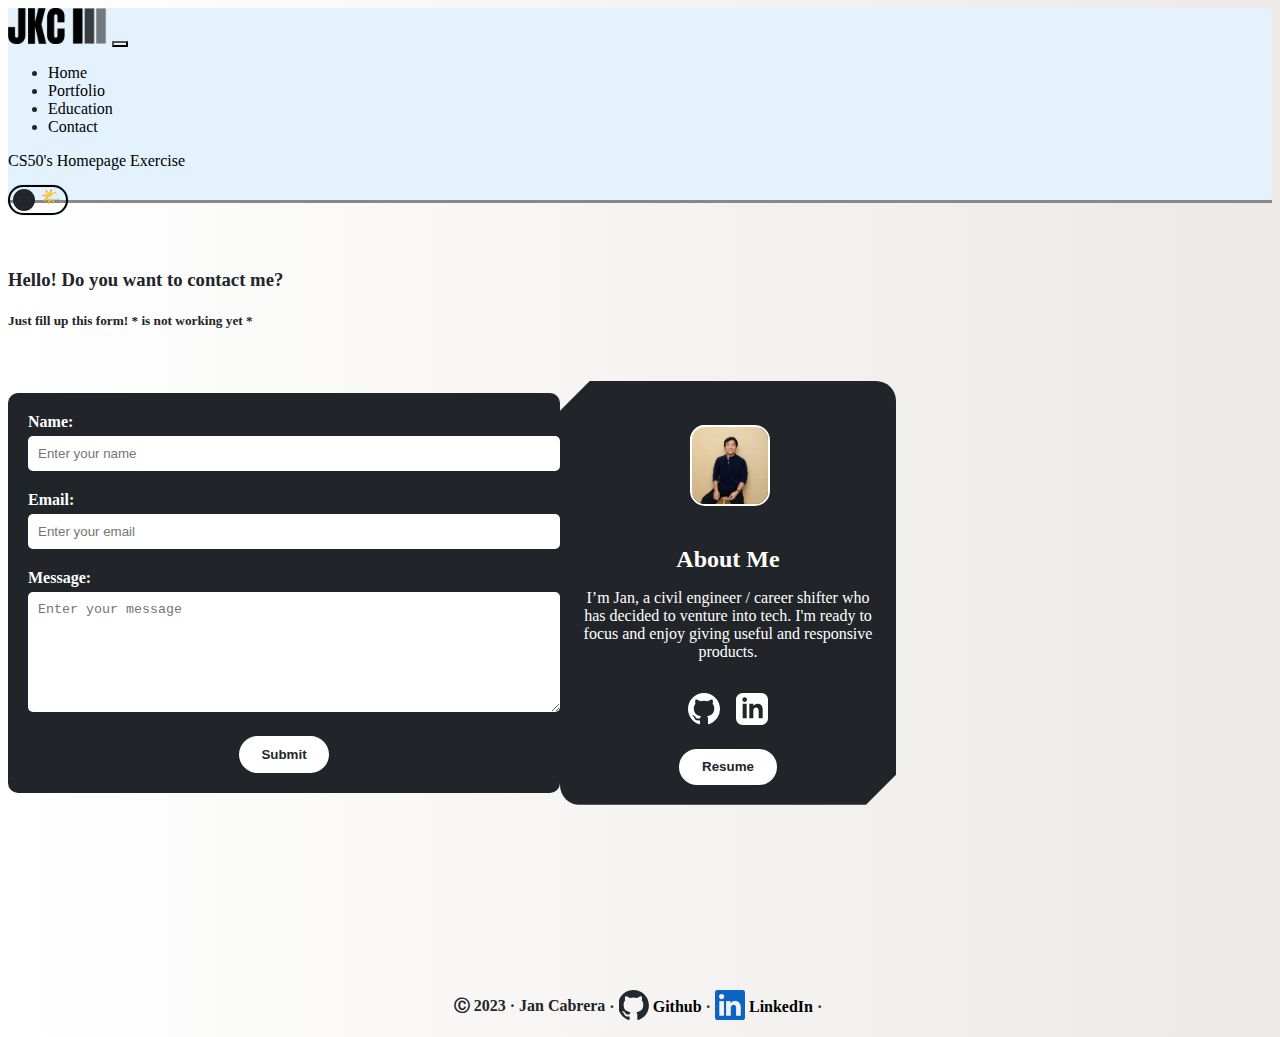
==== contact.html @ 003b2c6b "Update contact.html" ====
<!DOCTYPE html>

<html lang="en">
    <head>
      <meta charset="utf-8">
      <meta http-equiv="Permissions-Policy" content="interest-cohort=()"/>
        <meta name="viewport" content="width=device-width, initial-scale=1.0">
        <link href="https://cdn.jsdelivr.net/npm/bootstrap@5.2.3/dist/css/bootstrap.min.css" rel="stylesheet" integrity="sha384-rbsA2VBKQhggwzxH7pPCaAqO46MgnOM80zW1RWuH61DGLwZJEdK2Kadq2F9CUG65" crossorigin="anonymous">
        <script src="https://cdn.jsdelivr.net/npm/bootstrap@5.2.3/dist/js/bootstrap.bundle.min.js" integrity="sha384-kenU1KFdBIe4zVF0s0G1M5b4hcpxyD9F7jL+jjXkk+Q2h455rYXK/7HAuoJl+0I4" crossorigin="anonymous"></script>
        <script src="app.js"></script>
        <link href="styles.css" rel="stylesheet">
        <title>Jan Cabrera</title>
    </head>
    <body class="lightmode g-0 scrollable">
      <div class="container-fluid" id="nav" style="background-color: #e3f2fd" data-bs-theme="light">
        <div class="row">
          <div class="col-lg-11 col-md-11 col-10">
          <nav class="navbar navbar-expand-lg sticky-top" id="navBar">
              <div class="container-fluid">
                <a class="navbar-brand" href="#"><img src="img/logo-no-background.png" id="logo" width="100" alt="jkc-logo-for-website"></a>
              <button class="navbar-toggler" id="toggler1" type="button" onclick="showNav()">
                <span class="navbar-toggler-icon"></span>
                </button>
                  <ul class="navbar-nav me-auto mb-2 mb-lg-0" id="navlist">
                    <li class="nav-item">
                      <a class="nav-link active" aria-current="page" href="index.html">Home</a>
                    </li>
                    <li class="nav-item">
                      <a class="nav-link" href="portfolio.html">Portfolio</a>
                    </li>
                    <li class="nav-item">
                      <a class="nav-link" href="educ.html">Education</a>
                    </li>
                    <li class="nav-item">
                      <a class="nav-link" href="contact.html">Contact</a>
                    </li>
                  </ul>
                  <span class="navbar-text" id="cs50">
                    CS50's Homepage Exercise
                  </span>
              </div>
              </nav>
            </div>
          <div class="col-lg-1 col-md-1 col-2 g-0">
                <label class="switch">
                <input type="checkbox" id="slider" onClick="changeBg()">
                <span class="slider round flip" id="slide"><span class="lightbg" id="som"></span></span>
              </label>
          </div>
        </div>
      </div>
      <section id="contact">
        <div class="container-fluid">
          <div class="row px-5" id="formpadding">
            <div class="col"><h3 class="display-5">Hello! Do you want to contact me?</h3><h5>Just fill up this form! * is not working yet *</h5></div>
          </div>
          <div class="row d-flex" id="coloredform">
              <div class="col-lg-6 col-12" id="formdiv">
                <form class="colorful-form" id="colorform" action="mailto:jankristopherclaviocabrera@gmail.com" method="post" enctype="text/plain">
                    <div class="form-group">
                      <label class="form-label light formlabel" for="nameid">Name:</label>
                      <input required="" placeholder="Enter your name" id="nameid" class="form-input light" type="text">
                    </div>
                    <div class="form-group">
                      <label class="form-label light formlabel" for="email">Email:</label>
                      <input required="" placeholder="Enter your email" class="form-input light" name="email" id="email" type="email">
                    </div>
                    <div class="form-group">
                      <label class="form-label light formlabel" for="message">Message:</label>
                      <textarea required="" placeholder="Enter your message" class="form-input light" name="message" id="message"></textarea>
                    </div>
                    <button id="formsubmit" class="form-button" type="submit">Submit</button>
                </form>
              </div>
              <div class="col-lg-6 col-12 d-flex justify-content-center">
                <div class="card" id="namecard">
                  <div class="img"><img id="nameimg" class="img" src="img/photo.jpg" alt="jan-cabrera-photo"></div>
                    <span class="formtext">About Me</span>
                    <p class="info formtext">I’m Jan, a civil engineer / career shifter who has decided to venture into tech. I'm ready to focus and enjoy giving useful and responsive products. </p>
                    <div class="share">
                      <a href="https://github.com/ravensilk" target="_blank"><svg xmlns="http://www.w3.org/2000/svg" width="32" height="32" fill="white" class="sharebutton bi bi-github" viewBox="0 0 16 16">
                      <path d="M8 0C3.58 0 0 3.58 0 8c0 3.54 2.29 6.53 5.47 7.59.4.07.55-.17.55-.38 0-.19-.01-.82-.01-1.49-2.01.37-2.53-.49-2.69-.94-.09-.23-.48-.94-.82-1.13-.28-.15-.68-.52-.01-.53.63-.01 1.08.58 1.23.82.72 1.21 1.87.87 2.33.66.07-.52.28-.87.51-1.07-1.78-.2-3.64-.89-3.64-3.95 0-.87.31-1.59.82-2.15-.08-.2-.36-1.02.08-2.12 0 0 .67-.21 2.2.82.64-.18 1.32-.27 2-.27.68 0 1.36.09 2 .27 1.53-1.04 2.2-.82 2.2-.82.44 1.1.16 1.92.08 2.12.51.56.82 1.27.82 2.15 0 3.07-1.87 3.75-3.65 3.95.29.25.54.73.54 1.48 0 1.07-.01 1.93-.01 2.2 0 .21.15.46.55.38A8.012 8.012 0 0 0 16 8c0-4.42-3.58-8-8-8z"></path>
                      </svg></a>
                      <a href="www.linkedin.com/in/jkcabrera" target="_blank"><svg xmlns="http://www.w3.org/2000/svg" width="32" height="32" fill="white" class="sharebutton" viewBox="0 0 24 24"><path d="M19 0h-14c-2.761 0-5 2.239-5 5v14c0 2.761 2.239 5 5 5h14c2.762 0 5-2.239 5-5v-14c0-2.761-2.238-5-5-5zm-11 19h-3v-11h3v11zm-1.5-12.268c-.966 0-1.75-.79-1.75-1.764s.784-1.764 1.75-1.764 1.75.79 1.75 1.764-.783 1.764-1.75 1.764zm13.5 12.268h-3v-5.604c0-3.368-4-3.113-4 0v5.604h-3v-11h3v1.765c1.396-2.586 7-2.777 7 2.476v6.759z"/></svg></a>
                    </div>
                    <form style="margin: 20px 0 20px 0;" action="" target="_blank">
                    <button id="resumebutton">Resume</button>
                    </form>
                </div>
              </div>
          </div>  
        </div>
      </section>
      <footer>
        <h4 class="copyright">Ⓒ 2023 · Jan Cabrera</h4><h4 class="copyright">&nbsp;·&nbsp;</h4><a href="https://github.com/ravensilk" target="_blank"><img id="github" src="img/github-mark.svg" alt="github-logo"></a>
        <a href="https://github.com/ravensilk" target="_blank"><h4>&nbsp;Github</h4></a><h4>&nbsp;·&nbsp;</h4>
        <a href="https://www.linkedin.com/in/jan-kristopher-cabrera-41891611a/" target="_blank"><img id="linkedin" src="img/blue-linkedin.png" alt="linkedin-logo"></a><a href="www.linkedin.com/in/jkcabrera" target="_blank"><h4>&nbsp;LinkedIn</h4></a><h4 class="copyright">&nbsp;·&nbsp;</h4>
        </footer>
      <div class="overlay" id="navbarOverlay">
        <div class="overlay-content">
          <a class="navl" href="index.html">Home</a>
          <a class="navl" href="portfolio.html">Portfolio</a>
          <a class="navl" href="educ.html">Education</a>
          <a class="navl" href="contact.html">Contact</a>
        </div>
      </div>
    </body>
</html>
---- styles.css ----
html, body {
    height: 100%;
}

.scrollable {
  overflow-y: scroll;
}

.scrollable::-webkit-scrollbar {
    display: none;
}

.scrollable {
  -ms-overflow-style: none;  /* IE and Edge */
  scrollbar-width: none;  /* Firefox */
}

a:link, a:visited, a:hover, a:active {
     text-decoration: none;
    }
    
.nabvar {
    z-index: 2;
}

#nav {
    box-shadow: 0 3px #888888;
}

footer {
    height: 60px;
    display: flex;
    align-items: center;
    justify-content: center;
}

footer > h4, a > h4 {
    margin: 0;
}

footer > a {
    margin: 0;
}

#photo {
    display: block;
    object-fit: cover;
    border-radius: 100%;
    margin: auto;
    border: 2px #cccccc solid;
}

.switch input{
    opacity: 0;
    width: 0;
    height: 0;
}

.switch {
    position: relative;
    top: 15.5px;
    width: 60px;
    height: 30px;
    display: inline-block;
}

.slider {
    position: absolute;
    cursor: pointer;
    top: 0;
    left: 0;
    right: 0;
    bottom: 0;
    border-radius: 10px;
    border: 2px solid black;
}

.slider:after {
    position: absolute;
    content: "";
    height: 22px;
    width: 22px;
    left: 5px;
    bottom: 2px;
    background-color: var(--background);
}

.slider.round {
    border-radius: 30px;
}

.slider.round:after {
    border-radius: 100%;
}


.slider {
    box-shadow: 0 0 1px #2196F3;
}

.slider:after {
    transition-duration: var(--transition);
    -webkit-transition-duration: var(--transition);
    -moz-transition-duration: var(--transition);
    transform: var(--transform);
    left: var(--margin);
}

#cs50 {
    padding-right: 10px;
}

.darkmode {
    background: #485563;  /* fallback for old browsers */
    background: -webkit-linear-gradient(to right, #29323c, #485563);  /* Chrome 10-25, Safari 5.1-6 */
    background: linear-gradient(to right, #29323c, #485563); /* W3C, IE 10+/ Edge, Firefox 16+, Chrome 26+, Opera 12+, Safari 7+ */
}

.lightmode {
    background: #ECE9E6;  /* fallback for old browsers */
    background: -webkit-linear-gradient(to right, #FFFFFF, #ECE9E6);  /* Chrome 10-25, Safari 5.1-6 */
    background: linear-gradient(to right, #FFFFFF, #ECE9E6); /* W3C, IE 10+/ Edge, Firefox 16+, Chrome 26+, Opera 12+, Safari 7+ */
}

.lightbg {
    float: right;
    padding-right: 5px;
}

.darkbg {
    float: left;
    padding-left: 5px;
}

.writelightbg {
    background-color: #1B2631;
    color: #DAF7A6;
    padding-right: 10px;
    padding-left: 10px;
    border-right: 5px solid yellow;
}

.writedarkbg {
    background-color: #F9E79F;
    color: #1B2631;
    padding-right: 10px;
    padding-left: 10px;
    border-right: 5px solid #17202A;
}

section#languages div#techstack1, div#techstack2, div#techstack3 {
    display: flex;
    flex-direction: column;

}

section#languages {
    padding: 60px;
    display: flex;
    align-items: center;
    justify-content: center;

}

.tslogo {
    width: 50px;
    height: 50px;
    margin-right: 20px;
    object-fit: contain;
    display: flex;
    align-items: center;
}

.tstack {
    display: flex;
    align-items: center;
}

.caroulightbrdr {
    border: 3px solid #c3d7e9;
    border-radius: 2%;
    background-color: white;
}

.caroudarkbrdr {
    border: 3px solid #212529;
    border-radius: 2%;
}

#cs50 {
    color: black;
}

button#cv {
    padding: 0.8em 1.7em;
    display: block;
    margin: auto;
    border-radius: 25px;
    border: none;
    font-weight: bold;
    background: #ffffff;
    color: rgb(0, 0, 0);
    transition: .2s ease-in-out;
  }
  
  button#cv:hover {
    opacity: 1;
  }
  

/* Smaller screen CSS */
@media only screen and (max-width: 992px) {
    #photo {
        display: inline;
        object-fit: cover;
        border-radius: 100%;
        margin: auto;
        border: 2px #cccccc solid;
        width: 250px;
        height: 250px;
    }

    #github {
        object-fit: cover;
        width: 30px;
        height: 30px;
    }

    #linkedin {
        object-fit: cover;
        width:30px;
        height: 30px;
    }

    .copyright {
        display: none;
    }

    #filler {
        display: none;
    }

    #cs50 {
        display: none;
    }

    .overlay {
        position: fixed;
        height: 100%;
        width: 0;
        top: 0;
        left: 0;
        z-index: 9999;
        background-color: rgb(252, 252, 252);
        transition: 0.5s;
        overflow: hidden;
    }

    .navbar-toggler{
        border-color: white;
    }

    .navbar-toggler-icon{
        border-color: white;
    }

    .overlay-content {
        position: absolute;
        top: 50%;
        left: 50%;
        width: 100%;
        transform: translate(-50%, -50%);
        text-align: center;
        color: white;
    }

    #navlist {
        display: none;
    }

    .navl {
        display: block;
        font-size: 2em;
    }

    .navl:hover {
        color: blue;
    }

    .switch {
        margin-left: -10px;
        display: flex;
        align-items: flex-start;
    }
    
    #nav {
        position: relative;
        width: 100%;
    }

    #intro {
    min-height: calc(100vh - 63px - 60px);
    display: flex;
    align-items: center;
    text-align: center;
    }

    section#languages {
    min-height: calc(100vh - 63px - 60px);
    display: flex;
    align-items: center;
    text-align: center;
    }

    section#education {
    min-height: calc(100vh - 63px - 60px);
    display: flex;
    align-items: center;
    text-align: center;
    }    

    section#contact {
    min-height: calc(100vh - 63px - 60px);
    display: flex;
    align-items: center;
    text-align: center;
    }  

    footer {
        padding: 30px;
    }

    section#js {
        padding: 5px 0 5px 0;
    }

    #mypic {
        padding: 5px 0 20px 0;
    }

    .tstack {
        align-items: center;
        justify-content: center;

    }

    .techstack {
        display: flex;
        align-items: center;
        justify-content: center;
        margin: 20px;
    }

    #project-name {
        position: absolute;
        display: block;
    }

    .reversed{
        flex-direction: column-reverse;
    }

    button#cv {
        width: 30vw;
    }

    #colorform {
        min-width: 85vw;
        max-width: 85vw;
        margin-bottom: 30px;
    }

    #formdiv {
        display: flex;
        justify-content: center;
        align-items: center;
    }

    #coloredform {
        padding-bottom: 50px;
    }

    .indexbutton{
        margin: auto;
    }
    

}


@media only screen and (min-width: 993px) {
    #photo {
        display: block;
        object-fit: cover;
        border-radius: 100%;
        margin: auto;
        border: 2px #cccccc solid;
        width: 400px;
        height: 400px;
    }

    #github {
        object-fit: cover;
        width: 30px;
        height: 30px;
    }

    #linkedin {
        object-fit: cover;
        width: 30px;
        height: 30px;
    }

    .overlay-content {
        display: none;
    }

    .overlay {
        display: none;
    }

    section {
        display: flex;
        top: 0;
        bottom: 0;
        left: 0;
        right: 0;
        width: 100%;
        min-height: calc(100vh - 63px - 60px);
    }

    section#content {
        align-items: center;
    }

    #formdiv {
        display: flex;
        justify-content: end;
        align-items: center;
    }

    #coloredform {
        padding-bottom: 50px;
    }

}


/* Form CSS */

#coloredform {
    display: flex;
    justify-content: center;
    align-items: center;
}

#formpadding {
    padding-top: 50px;
    padding-bottom: 30px;
}


.colorful-form {
    min-width: 40vw;
    max-width: 40vw;
    padding: 20px;
    background-color: #212529;
    border-radius: 10px;
  }
  
  .form-group {
    margin-bottom: 20px;
  }
  
  .form-label.light {
    display: flex;
    font-weight: bold;
    margin-bottom: 5px;
    color: white;
  }

  .form-label.dark {
    display: flex;
    font-weight: bold;
    margin-bottom: 5px;
    color: #333;
  }
  
  .form-input.light {
    width: 100%;
    padding: 10px;
    border: none;
    background-color: #fff;
    color: #333;
    border-radius: 5px;
  }

  .form-input.dark {
    width: 100%;
    padding: 10px;
    border: none;
    background-color: #212529;
    color: white;
    border-radius: 5px;
  }
  
  textarea.form-input {
    height: 100px;
  }
  
  .form-button {
    padding: 0.8em 1.7em;
    display: block;
    margin: auto;
    border-radius: 25px;
    border: none;
    font-weight: bold;
    background: #ffffff;
    color: rgb(0, 0, 0);
    transition: .2s ease-in-out;
  }
  
  .form-button:hover {
    background-color: #4192EC;
    color: white;
    cursor: pointer;
  }
  

  /* Card CSS */
  .card {
    width: 21em;
    height: 26.5em;
    background: #212529;
    transition: 0.2s ease-in-out;
    clip-path: polygon(30px 0%, 100% 0, 100% calc(100% - 30px), calc(100% - 30px) 100%, 0 100%, 0% 30px);
    border-top-right-radius: 20px;
    border-bottom-left-radius: 20px;
    display: flex;
    flex-direction: column;
  }
  
  .card span {
    font-weight: bold;
    color: white;
    text-align: center;
    display: block;
    font-size: 1.5em;
  }
  
  .card .info {
    font-weight: 400;
    color: white;
    display: block;
    text-align: center;
    font-size: 1em;
    margin: 1em;
  }
  
  .card .img {
    width: 4.8em;
    height: 4.8em;
    background: white;
    border-radius: 15px;
    margin: auto;
    object-fit: cover;
  }
  
  .card .share {
    margin-top: 1em;
    display: flex;
    justify-content: center;
    gap: 1em;
  }
  
  .card a {
    color: white;
    transition: .1s ease-in-out;
  }
  
  .card a:hover {
    color: red;
  }
  
  .card button {
    padding: 0.8em 1.7em;
    display: block;
    margin: auto;
    border-radius: 25px;
    border: none;
    font-weight: bold;
    background: #ffffff;
    color: rgb(0, 0, 0);
    transition: .1s ease-in-out;
  }
  
  .card button:hover {
    background-color: #4192EC;
    color: white;
    cursor: pointer;
  }

  #nameimg {
    border: 2px white solid;
  }

  .indexbutton{
    padding: 0.8em 1.7em;
    display: block;
    border-radius: 25px;
    border: none;
    font-weight: bold;
    background: #212529;
    color: white;
    transition: .1s ease-in-out;
  }

  .indexbutton:hover{
    background-color: #4192EC;
    color: white;
    cursor: pointer;
  }
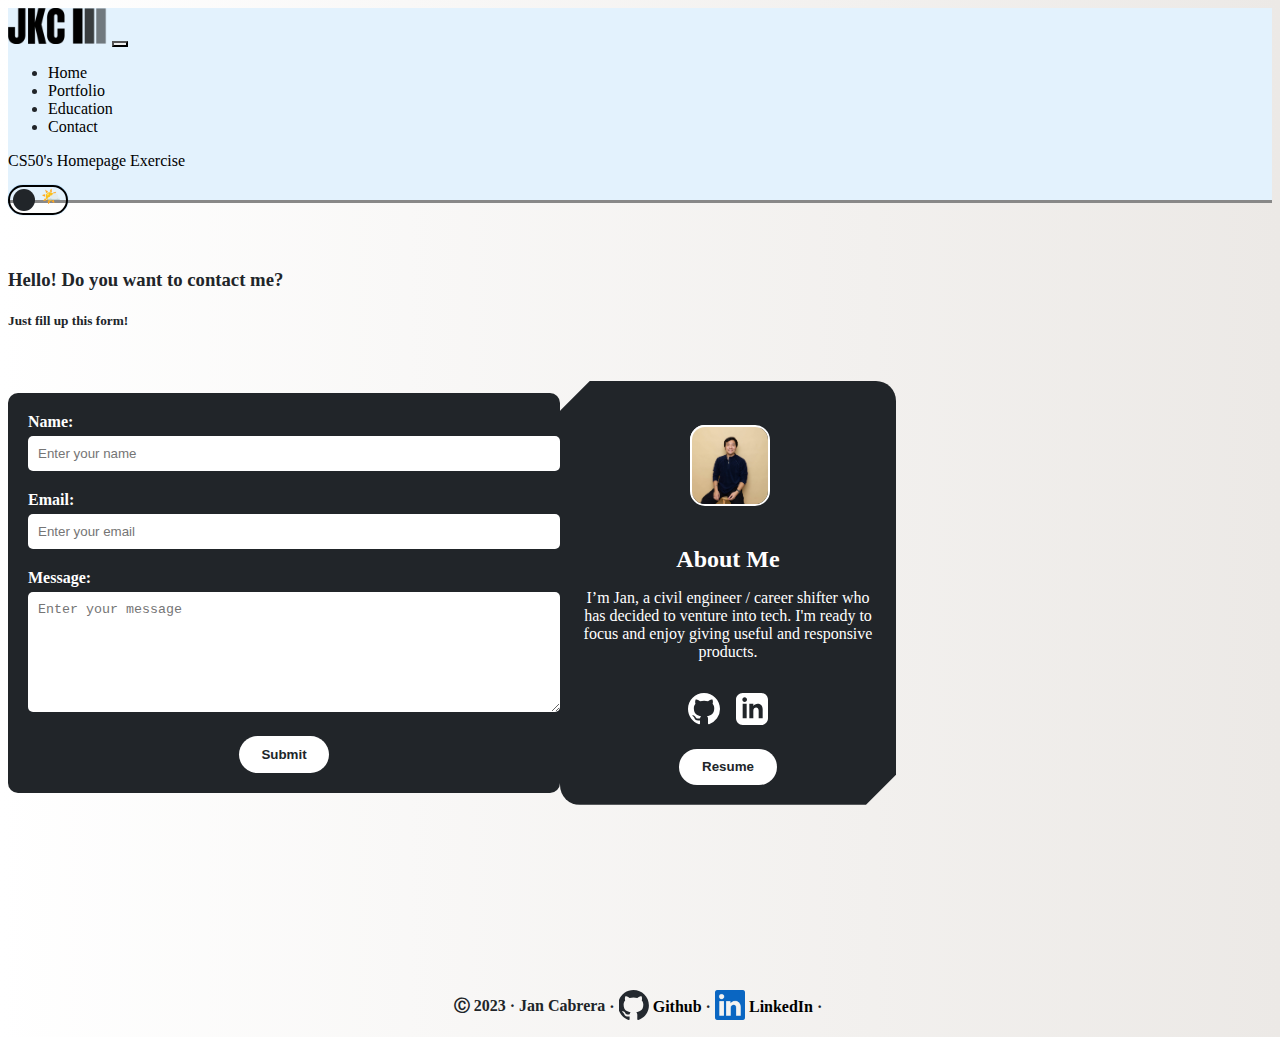
==== commit b28bc6f8: "Update contact.html" ====
--- a/contact.html
+++ b/contact.html
@@ -52,7 +52,7 @@
       <section id="contact">
         <div class="container-fluid">
           <div class="row px-5" id="formpadding">
-            <div class="col"><h3 class="display-5">Hello! Do you want to contact me?</h3><h5>Just fill up this form! * is not working yet *</h5></div>
+            <div class="col"><h3 class="display-5">Hello! Do you want to contact me?</h3><h5>Just fill up this form!</h5></div>
           </div>
           <div class="row d-flex" id="coloredform">
               <div class="col-lg-6 col-12" id="formdiv">
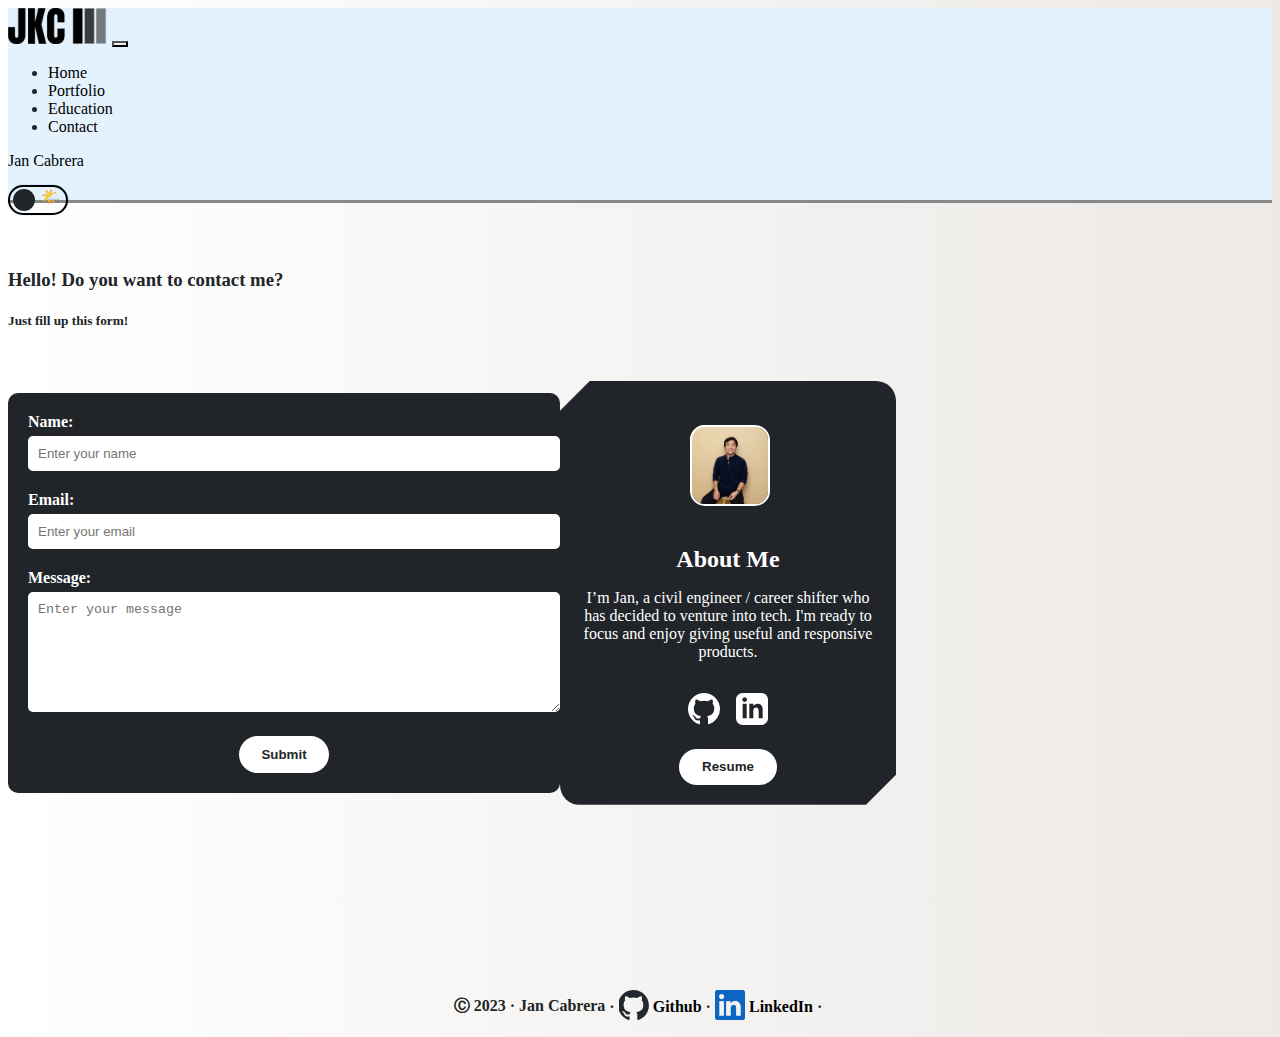
==== commit fe09aa29: "Update contact.html" ====
--- a/contact.html
+++ b/contact.html
@@ -36,7 +36,7 @@
                     </li>
                   </ul>
                   <span class="navbar-text" id="cs50">
-                    CS50's Homepage Exercise
+                    Jan Cabrera
                   </span>
               </div>
               </nav>
@@ -51,8 +51,8 @@
       </div>
       <section id="contact">
         <div class="container-fluid">
-          <div class="row px-5" id="formpadding">
-            <div class="col"><h3 class="display-5">Hello! Do you want to contact me?</h3><h5>Just fill up this form!</h5></div>
+          <div class="row" id="formpadding">
+            <div class="col d-flex align-items-center"><h3 class="display-5">Hello! Do you want to contact me?</h3><h5>Just fill up this form!</h5></div>
           </div>
           <div class="row d-flex" id="coloredform">
               <div class="col-lg-6 col-12" id="formdiv">
@@ -81,7 +81,7 @@
                       <a href="https://github.com/ravensilk" target="_blank"><svg xmlns="http://www.w3.org/2000/svg" width="32" height="32" fill="white" class="sharebutton bi bi-github" viewBox="0 0 16 16">
                       <path d="M8 0C3.58 0 0 3.58 0 8c0 3.54 2.29 6.53 5.47 7.59.4.07.55-.17.55-.38 0-.19-.01-.82-.01-1.49-2.01.37-2.53-.49-2.69-.94-.09-.23-.48-.94-.82-1.13-.28-.15-.68-.52-.01-.53.63-.01 1.08.58 1.23.82.72 1.21 1.87.87 2.33.66.07-.52.28-.87.51-1.07-1.78-.2-3.64-.89-3.64-3.95 0-.87.31-1.59.82-2.15-.08-.2-.36-1.02.08-2.12 0 0 .67-.21 2.2.82.64-.18 1.32-.27 2-.27.68 0 1.36.09 2 .27 1.53-1.04 2.2-.82 2.2-.82.44 1.1.16 1.92.08 2.12.51.56.82 1.27.82 2.15 0 3.07-1.87 3.75-3.65 3.95.29.25.54.73.54 1.48 0 1.07-.01 1.93-.01 2.2 0 .21.15.46.55.38A8.012 8.012 0 0 0 16 8c0-4.42-3.58-8-8-8z"></path>
                       </svg></a>
-                      <a href="www.linkedin.com/in/jkcabrera" target="_blank"><svg xmlns="http://www.w3.org/2000/svg" width="32" height="32" fill="white" class="sharebutton" viewBox="0 0 24 24"><path d="M19 0h-14c-2.761 0-5 2.239-5 5v14c0 2.761 2.239 5 5 5h14c2.762 0 5-2.239 5-5v-14c0-2.761-2.238-5-5-5zm-11 19h-3v-11h3v11zm-1.5-12.268c-.966 0-1.75-.79-1.75-1.764s.784-1.764 1.75-1.764 1.75.79 1.75 1.764-.783 1.764-1.75 1.764zm13.5 12.268h-3v-5.604c0-3.368-4-3.113-4 0v5.604h-3v-11h3v1.765c1.396-2.586 7-2.777 7 2.476v6.759z"/></svg></a>
+                      <a href="https://linkedin.com/in/jkcabrera" target="_blank"><svg xmlns="http://www.w3.org/2000/svg" width="32" height="32" fill="white" class="sharebutton" viewBox="0 0 24 24"><path d="M19 0h-14c-2.761 0-5 2.239-5 5v14c0 2.761 2.239 5 5 5h14c2.762 0 5-2.239 5-5v-14c0-2.761-2.238-5-5-5zm-11 19h-3v-11h3v11zm-1.5-12.268c-.966 0-1.75-.79-1.75-1.764s.784-1.764 1.75-1.764 1.75.79 1.75 1.764-.783 1.764-1.75 1.764zm13.5 12.268h-3v-5.604c0-3.368-4-3.113-4 0v5.604h-3v-11h3v1.765c1.396-2.586 7-2.777 7 2.476v6.759z"/></svg></a>
                     </div>
                     <form style="margin: 20px 0 20px 0;" action="" target="_blank">
                     <button id="resumebutton">Resume</button>
@@ -94,7 +94,7 @@
       <footer>
         <h4 class="copyright">Ⓒ 2023 · Jan Cabrera</h4><h4 class="copyright">&nbsp;·&nbsp;</h4><a href="https://github.com/ravensilk" target="_blank"><img id="github" src="img/github-mark.svg" alt="github-logo"></a>
         <a href="https://github.com/ravensilk" target="_blank"><h4>&nbsp;Github</h4></a><h4>&nbsp;·&nbsp;</h4>
-        <a href="https://www.linkedin.com/in/jan-kristopher-cabrera-41891611a/" target="_blank"><img id="linkedin" src="img/blue-linkedin.png" alt="linkedin-logo"></a><a href="www.linkedin.com/in/jkcabrera" target="_blank"><h4>&nbsp;LinkedIn</h4></a><h4 class="copyright">&nbsp;·&nbsp;</h4>
+        <a href="https://www.linkedin.com/in/jan-kristopher-cabrera-41891611a/" target="_blank"><img id="linkedin" src="img/blue-linkedin.png" alt="linkedin-logo"></a><a href="https://linkedin.com/in/jkcabrera" target="_blank"><h4>&nbsp;LinkedIn</h4></a><h4 class="copyright">&nbsp;·&nbsp;</h4>
         </footer>
       <div class="overlay" id="navbarOverlay">
         <div class="overlay-content">
